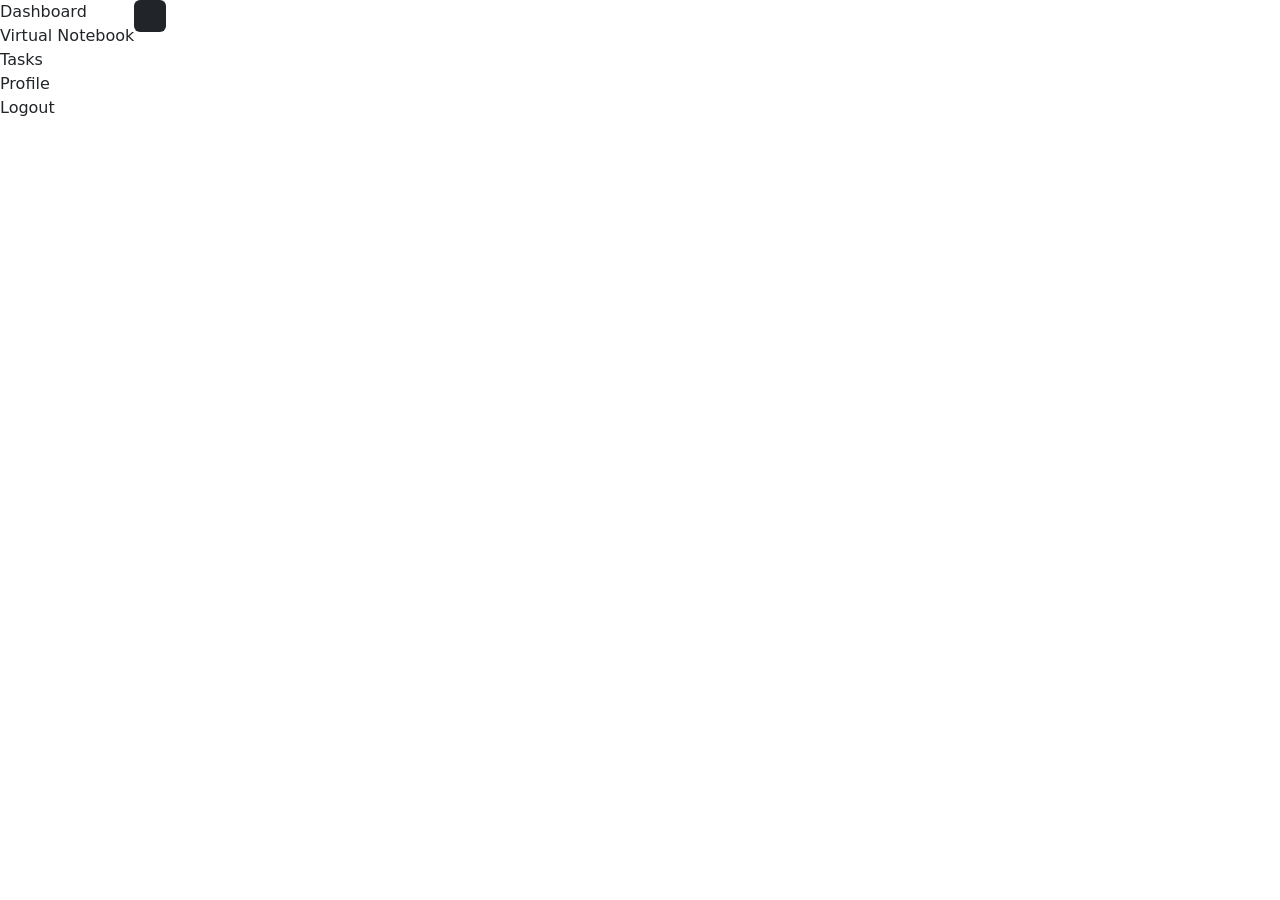
==== index.html @ 45de36bf "hi" ====
<!DOCTYPE html>
<html lang="en">
<head>
    <meta charset="UTF-8">
    <meta name="viewport" content="width=device-width, initial-scale=1.0">
    <link href="https://cdn.jsdelivr.net/npm/bootstrap@5.3.8/dist/css/bootstrap.min.css" rel="stylesheet" integrity="sha384-sRIl4kxILFvY47J16cr9ZwB07vP4J8+LH7qKQnuqkuIAvNWLzeN8tE5YBujZqJLB" crossorigin="anonymous">
    <title>Q4 Skills Test</title>
</head>

<div class="d-flex align-text-stretch">
    <img src="">

    <!-- COLUMN 1: NAVIGATION -->
    <div class="nav">
        <a href="" img src="" alt=""></a>
    <ul class="nav flex-column">
        <li>Dashboard</li>
        <li>Virtual Notebook</li>
        <li>Tasks</li>
        <li>Profile</li>
        <li>Logout</li>
    </ul>
</div>

        <!-- COLUMN 2: NOTEBOOK -->
        <div class="vn">
            <h4 class="bg-dark text-white p-3 rounded"></h4>
            <p></p>
            <div class="">




</div>
</div>
</div>
<body>
    
</body>
</html>
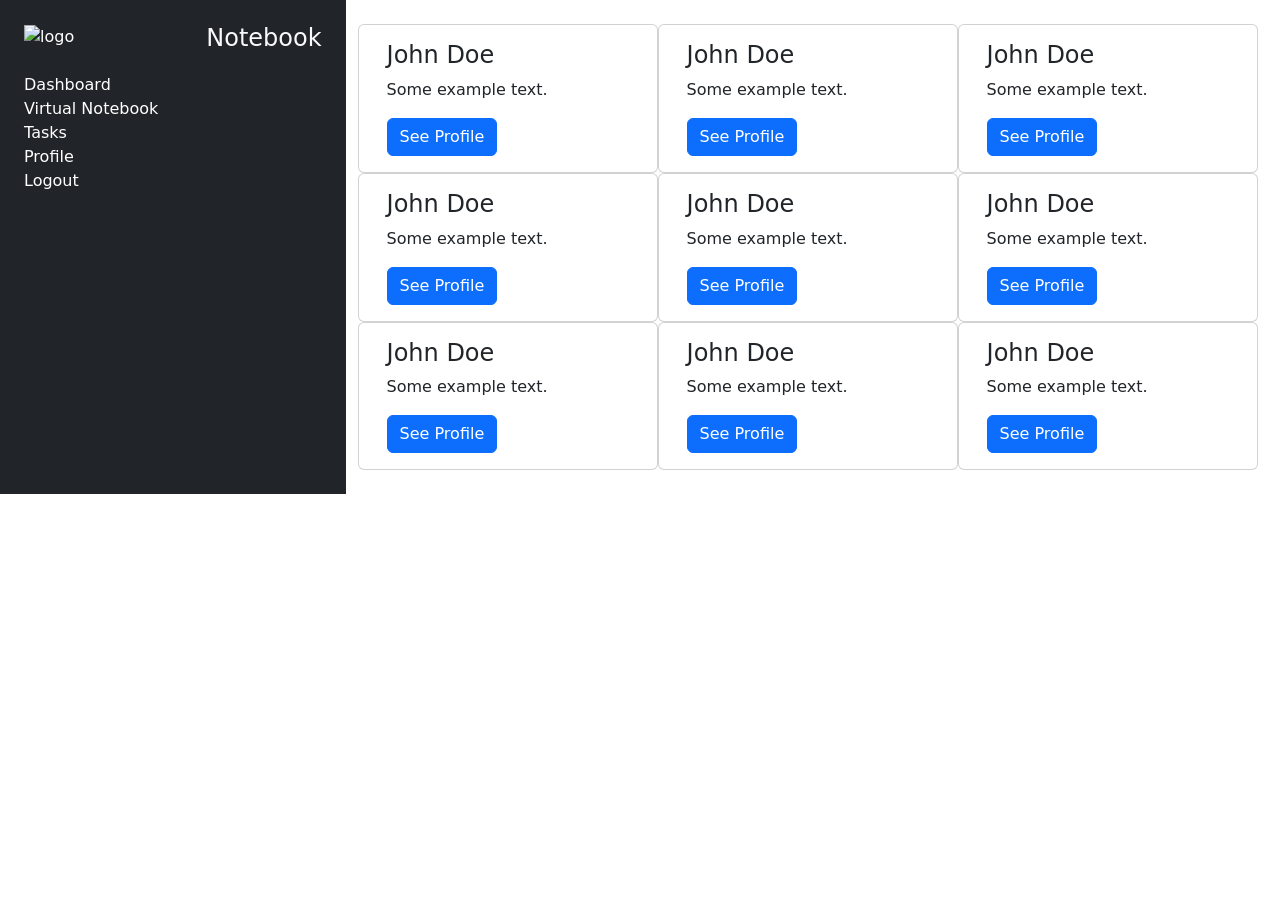
==== commit 11160d82: "Update index.html" ====
--- a/index.html
+++ b/index.html
@@ -11,30 +11,110 @@
     <img src="">
 
     <!-- COLUMN 1: NAVIGATION -->
-    <div class="nav">
-        <a href="" img src="" alt=""></a>
-    <ul class="nav flex-column">
-        <li>Dashboard</li>
-        <li>Virtual Notebook</li>
-        <li>Tasks</li>
-        <li>Profile</li>
-        <li>Logout</li>
-    </ul>
-</div>
+    <div class="d-flex">
+        <div class="bg-dark text-white p-4">
+            <img src="" width="200" alt="logo"><br><br>
+            <ul class="nav flex-column">
+                <li>Dashboard</li>
+                <li>Virtual Notebook</li>
+                <li>Tasks</li>
+                <li>Profile</li>
+                <li>Logout</li>
+            </ul>
+        </div>
 
-        <!-- COLUMN 2: NOTEBOOK -->
-        <div class="vn">
-            <h4 class="bg-dark text-white p-3 rounded"></h4>
-            <p></p>
-            <div class="">
+        <div class="vn bg-dark text-light p-4">
+            <h4>Notebook</h4>
+        </div>
 
+        <div class="indiv-vn p-4">
+            <div class="row">
+                <div class="card" style="width:300px">
+                <img class="card-img-top" src="">
+                    <div class="card-body">
+                        <h4 class="card-title">John Doe</h4>
+                        <p class="card-text">Some example text.</p>
+                        <a href="#" class="btn btn-primary">See Profile</a>
+                    </div>
+                </div>
 
+                <div class="card" style="width:300px">
+                <img class="card-img-top" src="">
+                    <div class="card-body">
+                        <h4 class="card-title">John Doe</h4>
+                        <p class="card-text">Some example text.</p>
+                        <a href="#" class="btn btn-primary">See Profile</a>
+                    </div>
+                </div>
 
+                <div class="card" style="width:300px">
+                <img class="card-img-top" src="">
+                    <div class="card-body">
+                        <h4 class="card-title">John Doe</h4>
+                        <p class="card-text">Some example text.</p>
+                        <a href="#" class="btn btn-primary">See Profile</a>
+                    </div>
+                </div>
+            </div>
 
-</div>
-</div>
-</div>
-<body>
-    
+            <div class="row">
+                <div class="card" style="width:300px">
+                <img class="card-img-top" src="">
+                    <div class="card-body">
+                        <h4 class="card-title">John Doe</h4>
+                        <p class="card-text">Some example text.</p>
+                        <a href="#" class="btn btn-primary">See Profile</a>
+                    </div>
+                </div>
+
+                <div class="card" style="width:300px">
+                <img class="card-img-top" src="">
+                    <div class="card-body">
+                        <h4 class="card-title">John Doe</h4>
+                        <p class="card-text">Some example text.</p>
+                        <a href="#" class="btn btn-primary">See Profile</a>
+                    </div>
+                </div>
+
+                <div class="card" style="width:300px">
+                <img class="card-img-top" src="">
+                    <div class="card-body">
+                        <h4 class="card-title">John Doe</h4>
+                        <p class="card-text">Some example text.</p>
+                        <a href="#" class="btn btn-primary">See Profile</a>
+                    </div>
+                </div>
+            </div>
+
+            <div class="row">
+                <div class="card" style="width:300px">
+                <img class="card-img-top" src="">
+                    <div class="card-body">
+                        <h4 class="card-title">John Doe</h4>
+                        <p class="card-text">Some example text.</p>
+                        <a href="#" class="btn btn-primary">See Profile</a>
+                    </div>
+                </div>
+
+                <div class="card" style="width:300px">
+                <img class="card-img-top" src="">
+                    <div class="card-body">
+                        <h4 class="card-title">John Doe</h4>
+                        <p class="card-text">Some example text.</p>
+                        <a href="#" class="btn btn-primary">See Profile</a>
+                    </div>
+                </div>
+
+                <div class="card" style="width:300px">
+                <img class="card-img-top" src="">
+                    <div class="card-body">
+                        <h4 class="card-title">John Doe</h4>
+                        <p class="card-text">Some example text.</p>
+                        <a href="#" class="btn btn-primary">See Profile</a>
+                    </div>
+                </div>
+            </div>
+        </div>
+    </div>
 </body>
-</html>+</html>
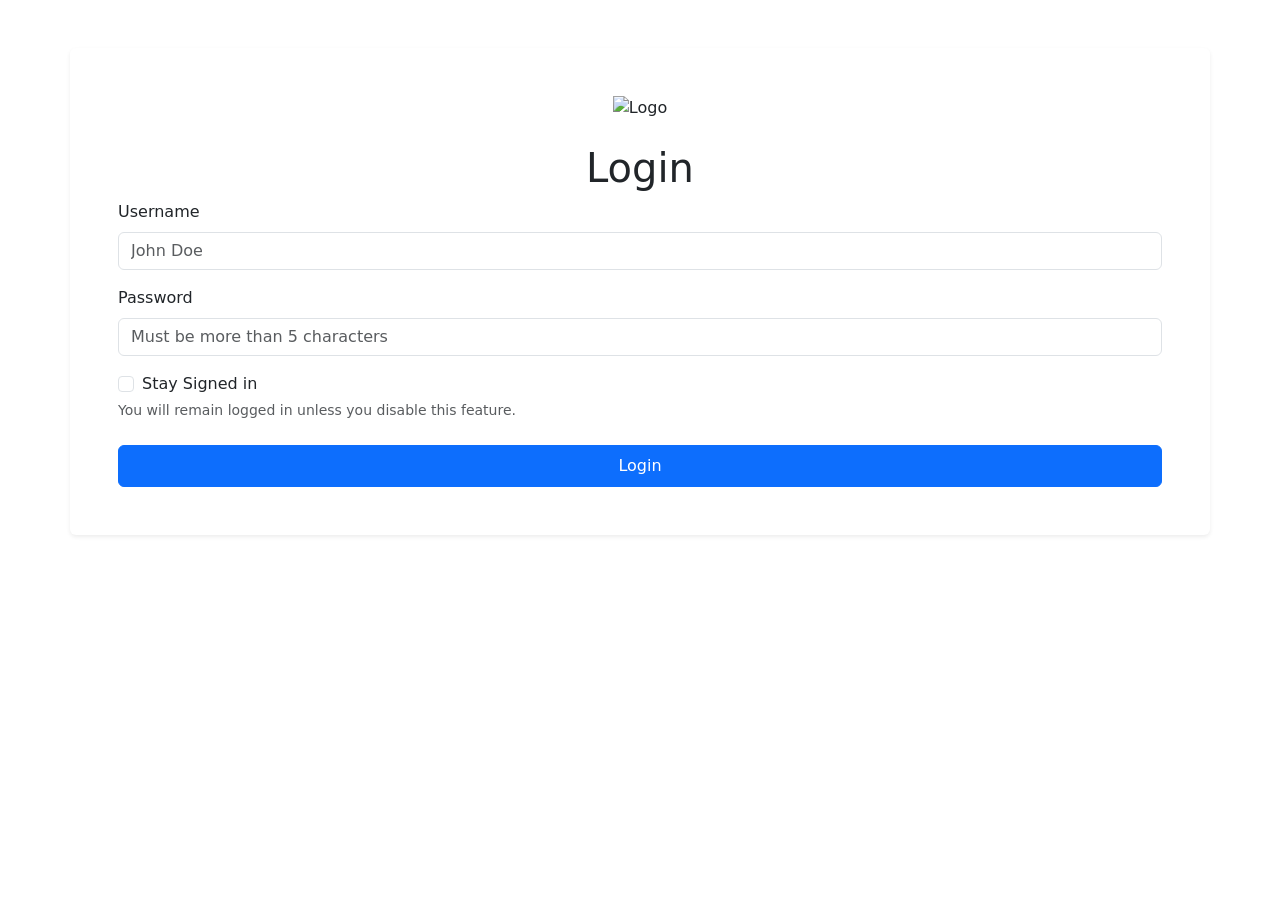
==== commit 7bd755b9: "Update index.html" ====
--- a/index.html
+++ b/index.html
@@ -3,118 +3,40 @@
 <head>
     <meta charset="UTF-8">
     <meta name="viewport" content="width=device-width, initial-scale=1.0">
-    <link href="https://cdn.jsdelivr.net/npm/bootstrap@5.3.8/dist/css/bootstrap.min.css" rel="stylesheet" integrity="sha384-sRIl4kxILFvY47J16cr9ZwB07vP4J8+LH7qKQnuqkuIAvNWLzeN8tE5YBujZqJLB" crossorigin="anonymous">
-    <title>Q4 Skills Test</title>
+    <title>Skills Test - Login</title>
+    <!-- Bootstrap CSS -->
+    <link href="https://cdn.jsdelivr.net/npm/bootstrap@5.3.3/dist/css/bootstrap.min.css" rel="stylesheet">
+    <link rel="stylesheet" href="notebook.css">
 </head>
+<body>
 
-<div class="d-flex align-text-stretch">
-    <img src="">
-
-    <!-- COLUMN 1: NAVIGATION -->
-    <div class="d-flex">
-        <div class="bg-dark text-white p-4">
-            <img src="" width="200" alt="logo"><br><br>
-            <ul class="nav flex-column">
-                <li>Dashboard</li>
-                <li>Virtual Notebook</li>
-                <li>Tasks</li>
-                <li>Profile</li>
-                <li>Logout</li>
-            </ul>
-        </div>
-
-        <div class="vn bg-dark text-light p-4">
-            <h4>Notebook</h4>
-        </div>
-
-        <div class="indiv-vn p-4">
-            <div class="row">
-                <div class="card" style="width:300px">
-                <img class="card-img-top" src="">
-                    <div class="card-body">
-                        <h4 class="card-title">John Doe</h4>
-                        <p class="card-text">Some example text.</p>
-                        <a href="#" class="btn btn-primary">See Profile</a>
-                    </div>
-                </div>
-
-                <div class="card" style="width:300px">
-                <img class="card-img-top" src="">
-                    <div class="card-body">
-                        <h4 class="card-title">John Doe</h4>
-                        <p class="card-text">Some example text.</p>
-                        <a href="#" class="btn btn-primary">See Profile</a>
-                    </div>
-                </div>
-
-                <div class="card" style="width:300px">
-                <img class="card-img-top" src="">
-                    <div class="card-body">
-                        <h4 class="card-title">John Doe</h4>
-                        <p class="card-text">Some example text.</p>
-                        <a href="#" class="btn btn-primary">See Profile</a>
-                    </div>
-                </div>
+    <div class="container bg-white shadow-sm p-5 mt-5 text-center rounded">
+        <img src="https://encrypted-tbn0.gstatic.com/images?q=tbn:ANd9GcQKfHfYtZis-gpD09-XgVZkYql9R4sXoLhu4g&s" alt="Logo" class="mb-4">
+        <h1>Login</h1>
+ 
+            <div class="mb-3 text-start"> 
+                <label for="user" class="form-label">Username</label>
+                <input type="text" id="user" class="form-control" placeholder="John Doe" required>
             </div>
 
-            <div class="row">
-                <div class="card" style="width:300px">
-                <img class="card-img-top" src="">
-                    <div class="card-body">
-                        <h4 class="card-title">John Doe</h4>
-                        <p class="card-text">Some example text.</p>
-                        <a href="#" class="btn btn-primary">See Profile</a>
-                    </div>
-                </div>
-
-                <div class="card" style="width:300px">
-                <img class="card-img-top" src="">
-                    <div class="card-body">
-                        <h4 class="card-title">John Doe</h4>
-                        <p class="card-text">Some example text.</p>
-                        <a href="#" class="btn btn-primary">See Profile</a>
-                    </div>
-                </div>
-
-                <div class="card" style="width:300px">
-                <img class="card-img-top" src="">
-                    <div class="card-body">
-                        <h4 class="card-title">John Doe</h4>
-                        <p class="card-text">Some example text.</p>
-                        <a href="#" class="btn btn-primary">See Profile</a>
-                    </div>
-                </div>
+            <div class="mb-3 text-start">
+                <label for="pass" class="form-label">Password</label>
+                <input type="password" id="pass" class="form-control" placeholder="Must be more than 5 characters" required>
             </div>
 
-            <div class="row">
-                <div class="card" style="width:300px">
-                <img class="card-img-top" src="">
-                    <div class="card-body">
-                        <h4 class="card-title">John Doe</h4>
-                        <p class="card-text">Some example text.</p>
-                        <a href="#" class="btn btn-primary">See Profile</a>
-                    </div>
+            <div class="mb-4 text-start">
+                <div class="form-check">
+                    <input class="form-check-input" type="checkbox" id="staySigned">
+                    <label class="form-check-label" for="staySigned">Stay Signed in</label>
                 </div>
+                <small class="text-muted d-block mt-1">You will remain logged in unless you disable this feature.</small>
+            </div>
 
-                <div class="card" style="width:300px">
-                <img class="card-img-top" src="">
-                    <div class="card-body">
-                        <h4 class="card-title">John Doe</h4>
-                        <p class="card-text">Some example text.</p>
-                        <a href="#" class="btn btn-primary">See Profile</a>
-                    </div>
-                </div>
+            <button type="submit" class="btn btn-primary w-100 py-2">Login</button>
+        </form>
+    </div>
 
-                <div class="card" style="width:300px">
-                <img class="card-img-top" src="">
-                    <div class="card-body">
-                        <h4 class="card-title">John Doe</h4>
-                        <p class="card-text">Some example text.</p>
-                        <a href="#" class="btn btn-primary">See Profile</a>
-                    </div>
-                </div>
-            </div>
-        </div>
-    </div>
+    <script src="https://cdn.jsdelivr.net/npm/bootstrap@5.3.3/dist/js/bootstrap.bundle.min.js"></script>
+    <script src="main.js"></script>
 </body>
 </html>
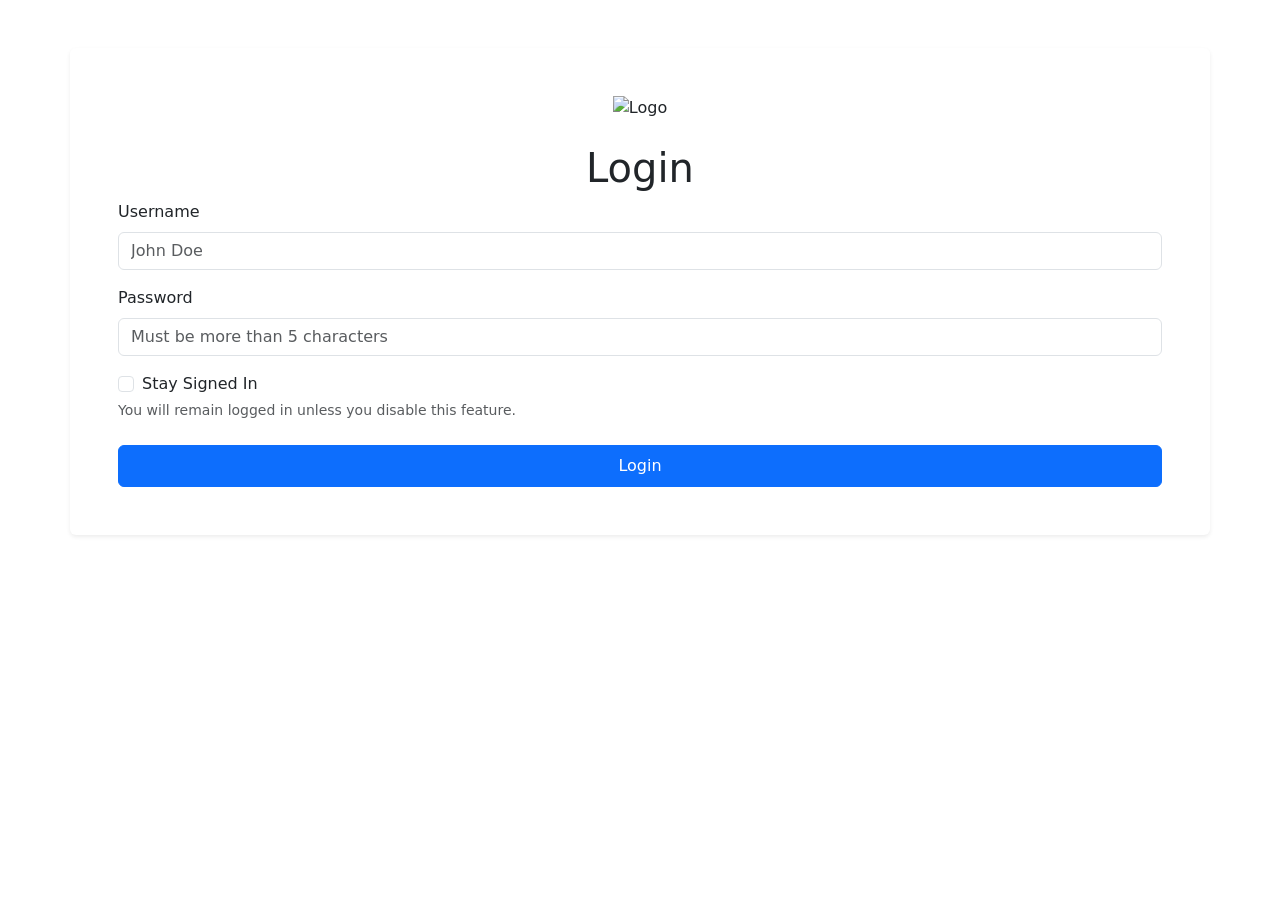
==== commit 0f6e4b35: "Update index.html" ====
--- a/index.html
+++ b/index.html
@@ -3,10 +3,9 @@
 <head>
     <meta charset="UTF-8">
     <meta name="viewport" content="width=device-width, initial-scale=1.0">
-    <title>Skills Test - Login</title>
-    <!-- Bootstrap CSS -->
+    <title>Q4 Skills Test - Login</title>
     <link href="https://cdn.jsdelivr.net/npm/bootstrap@5.3.3/dist/css/bootstrap.min.css" rel="stylesheet">
-    <link rel="stylesheet" href="notebook.css">
+    <link rel="stylesheet" href="styles.css">
 </head>
 <body>
 
@@ -27,7 +26,7 @@
             <div class="mb-4 text-start">
                 <div class="form-check">
                     <input class="form-check-input" type="checkbox" id="staySigned">
-                    <label class="form-check-label" for="staySigned">Stay Signed in</label>
+                    <label class="form-check-label" for="staySigned">Stay Signed In</label>
                 </div>
                 <small class="text-muted d-block mt-1">You will remain logged in unless you disable this feature.</small>
             </div>
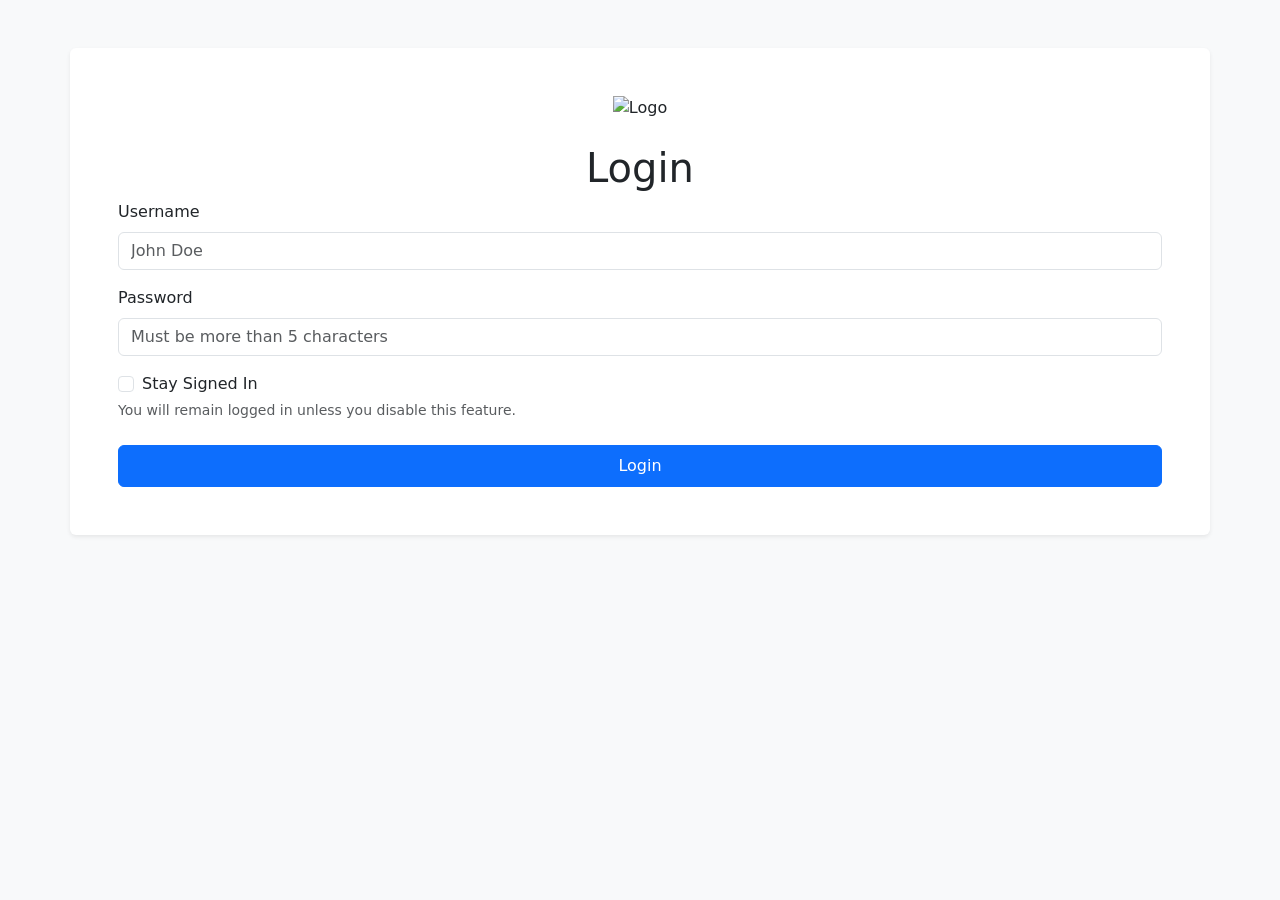
==== commit 0e9db10a: "Update index.html" ====
--- a/index.html
+++ b/index.html
@@ -25,13 +25,13 @@
 
             <div class="mb-4 text-start">
                 <div class="form-check">
-                    <input class="form-check-input" type="checkbox" id="staySigned">
-                    <label class="form-check-label" for="staySigned">Stay Signed In</label>
+                    <input class="form-check-input" type="checkbox" id="stayLogged">
+                    <label class="form-check-label" for="stayLogged">Stay Signed In</label>
                 </div>
                 <small class="text-muted d-block mt-1">You will remain logged in unless you disable this feature.</small>
             </div>
 
-            <button type="submit" class="btn btn-primary w-100 py-2">Login</button>
+            <button type="submit" class="btn btn-primary w-100 py-2" onclick="startSignin()">Login</button>
         </form>
     </div>
 
--- a/styles.css
+++ b/styles.css
@@ -0,0 +1,64 @@
+       body {
+            background-color: #f8f9fa;
+        }
+
+        .sidebar {
+            width: 240px;
+            background-color: #212529;
+            height: 100vh;
+            position: fixed;
+            top: 0;
+            left: 0;
+            padding-top: 20px;
+        }
+
+        .sidebar a {
+            color: #adbbca;
+            text-decoration: none;
+            padding: 12px 20px;
+            display: block;
+        }
+
+        .sidebar a:hover {
+            background-color: #343a40;
+            color: white;
+        }
+
+        .sidebar .active {
+            color: #00d2ff;
+            background-color: #2c3034;
+        }
+
+        .main-content {
+            margin-left: 260px;
+            padding: 40px;
+        }
+
+        .subject-box {
+            background-color: #e2e4e8;
+            border-radius: 15px;
+            padding: 20px;
+            border: 1px solid #d1d5db;
+        }
+
+        .subject-img {
+            width: 100%;
+            border-radius: 5px;
+            margin-bottom: 15px;
+        }
+
+        .header-badge {
+            background-color: #212529;
+            color: white;
+            padding: 8px 20px;
+            border-radius: 8px;
+            display: inline-block;
+            font-weight: bold;
+        }
+
+        .bottom-bar {
+            background-color: #6c757d;
+            height: 8px;
+            border-radius: 4px;
+            margin-top: 25px;
+        }
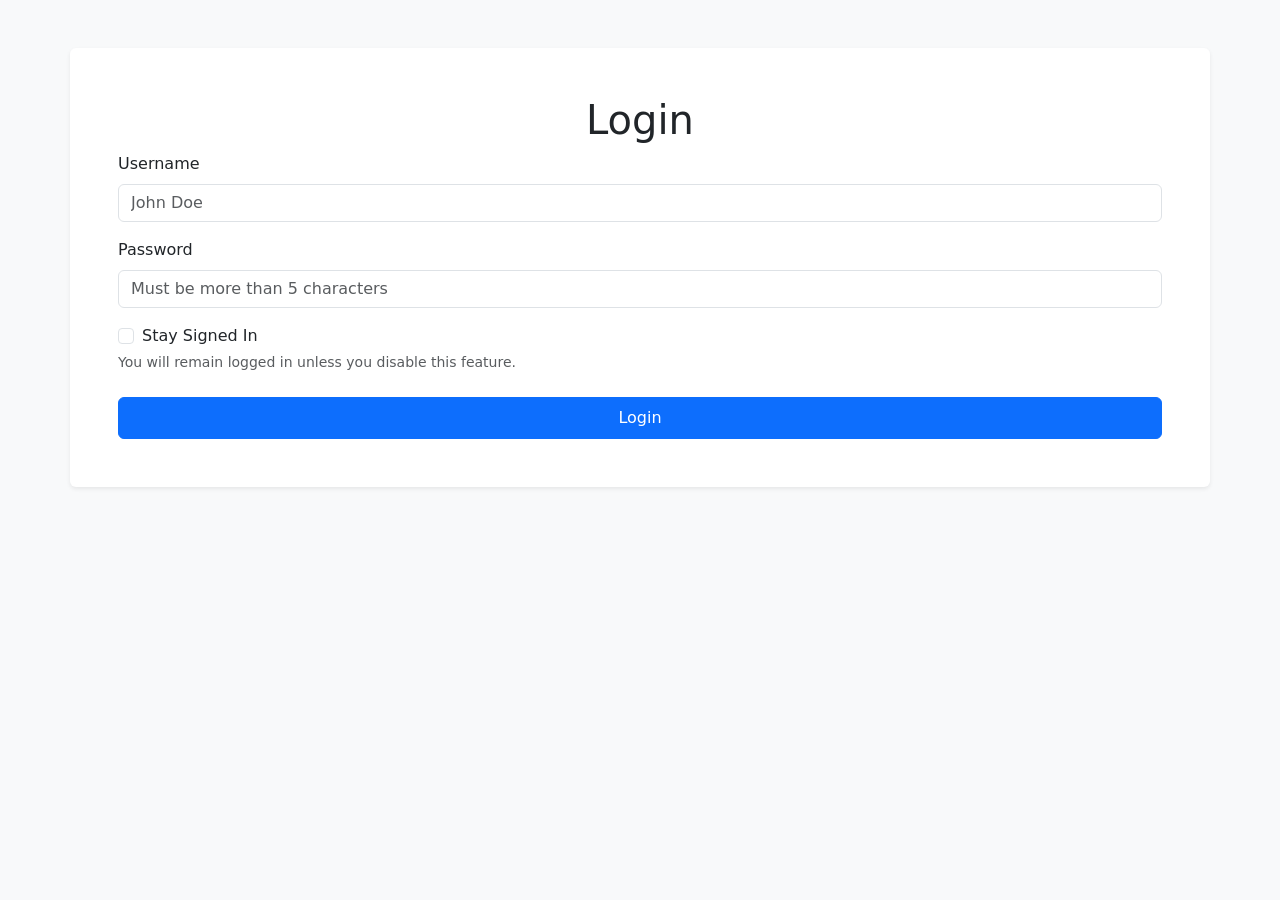
==== commit f60956f1: "Update index.html" ====
--- a/index.html
+++ b/index.html
@@ -10,7 +10,6 @@
 <body>
 
     <div class="container bg-white shadow-sm p-5 mt-5 text-center rounded">
-        <img src="https://encrypted-tbn0.gstatic.com/images?q=tbn:ANd9GcQKfHfYtZis-gpD09-XgVZkYql9R4sXoLhu4g&s" alt="Logo" class="mb-4">
         <h1>Login</h1>
  
             <div class="mb-3 text-start"> 
